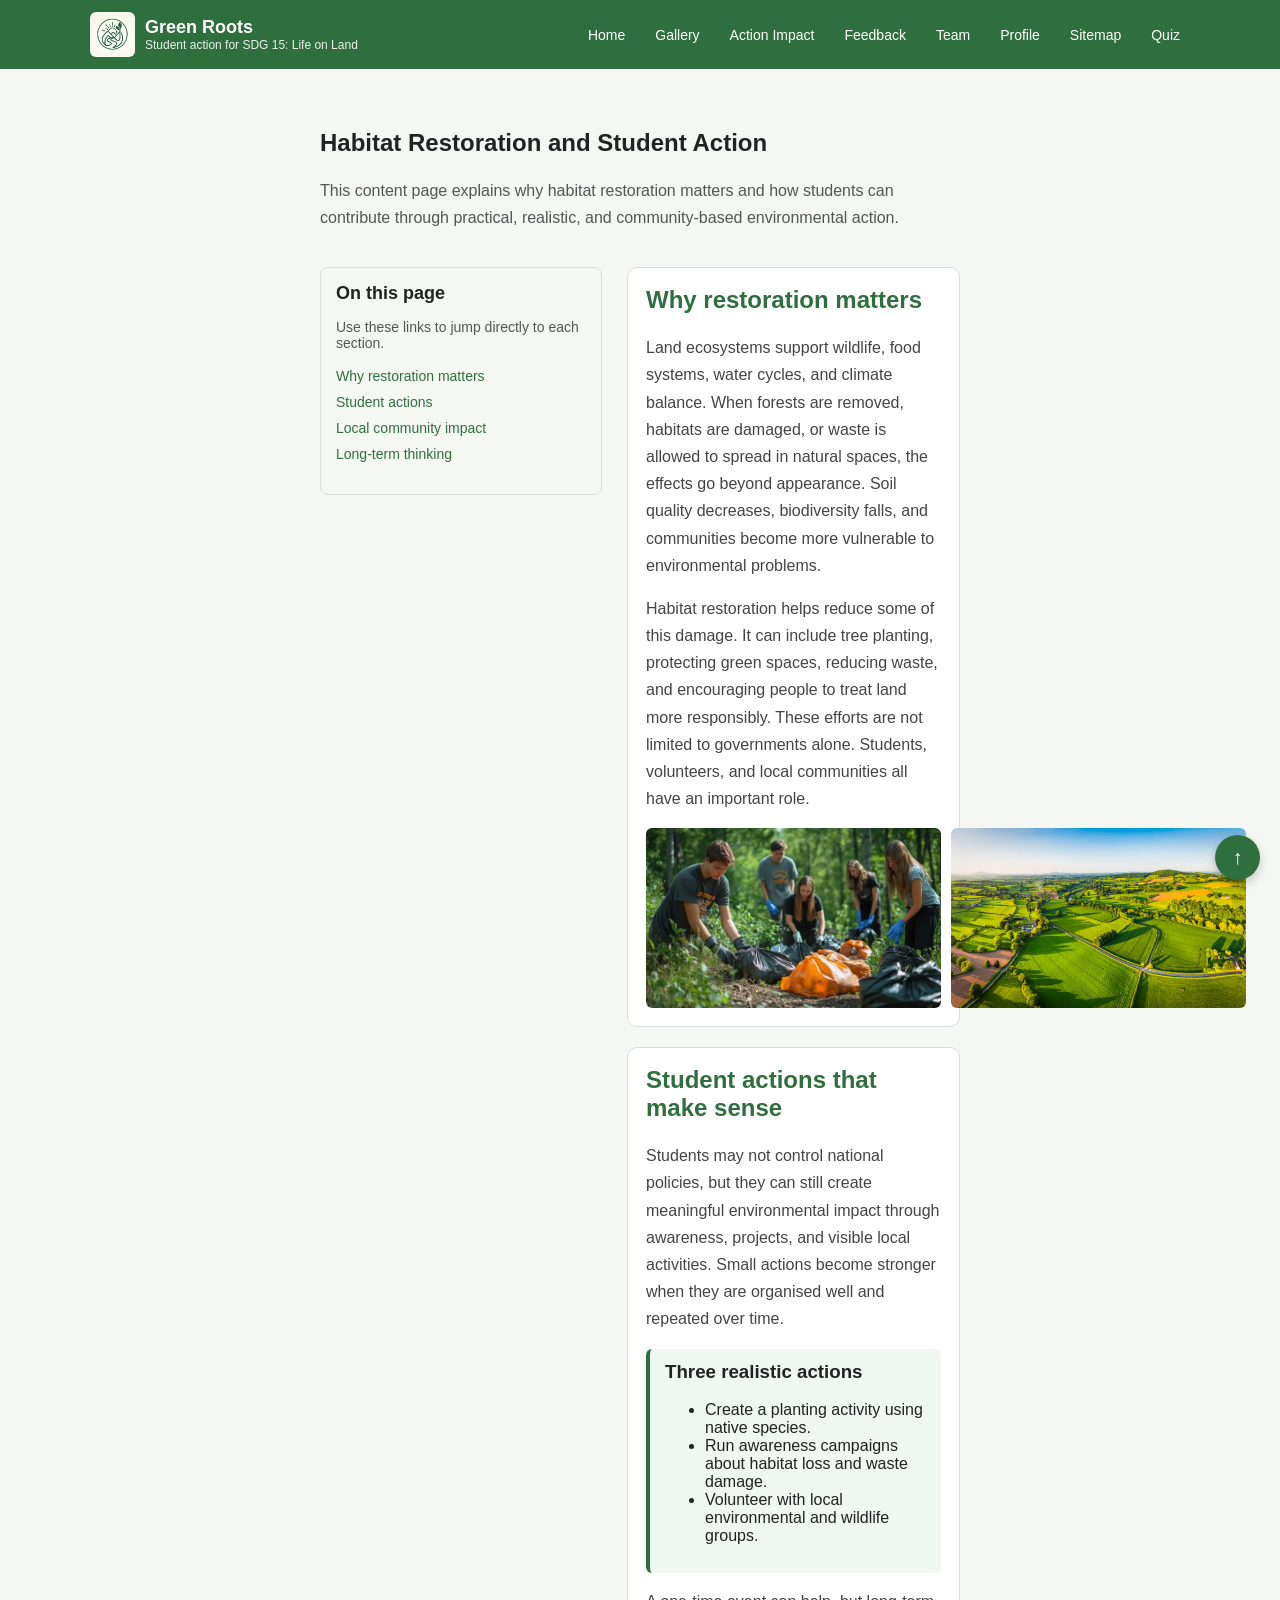
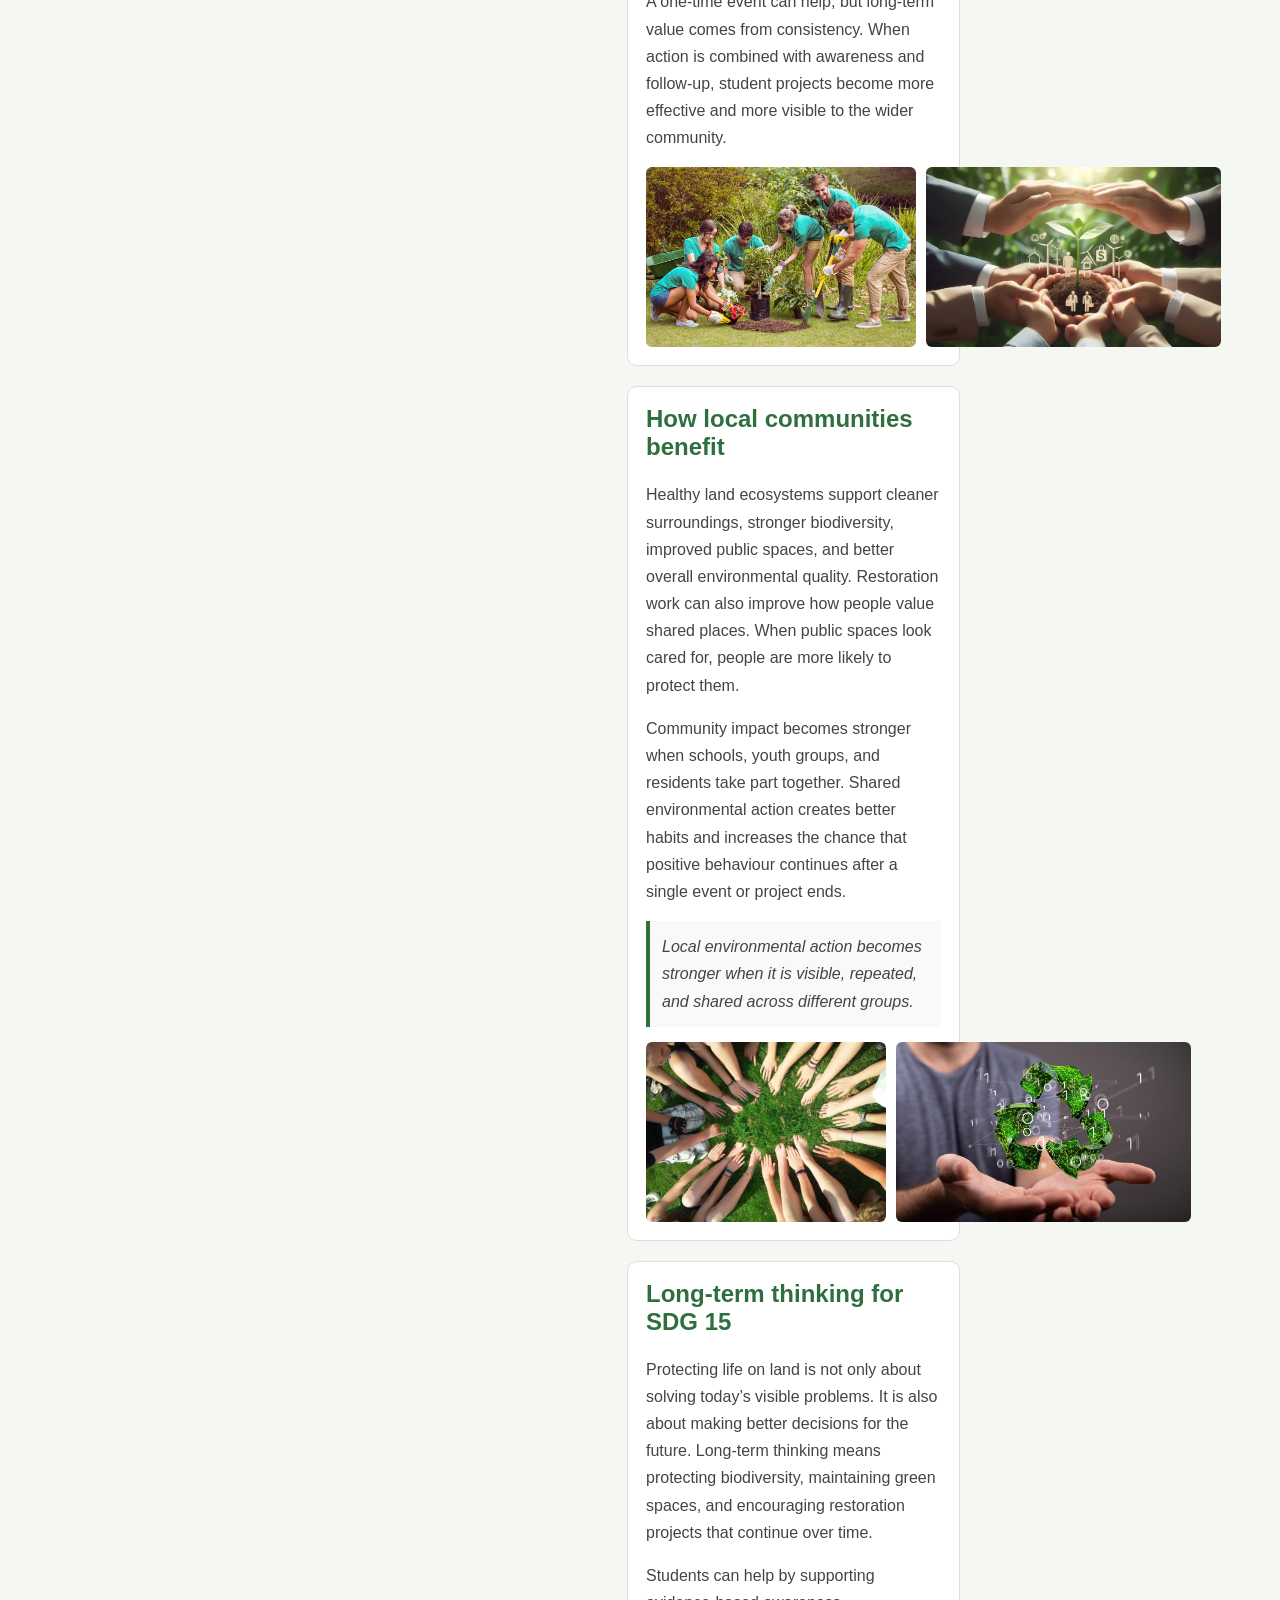
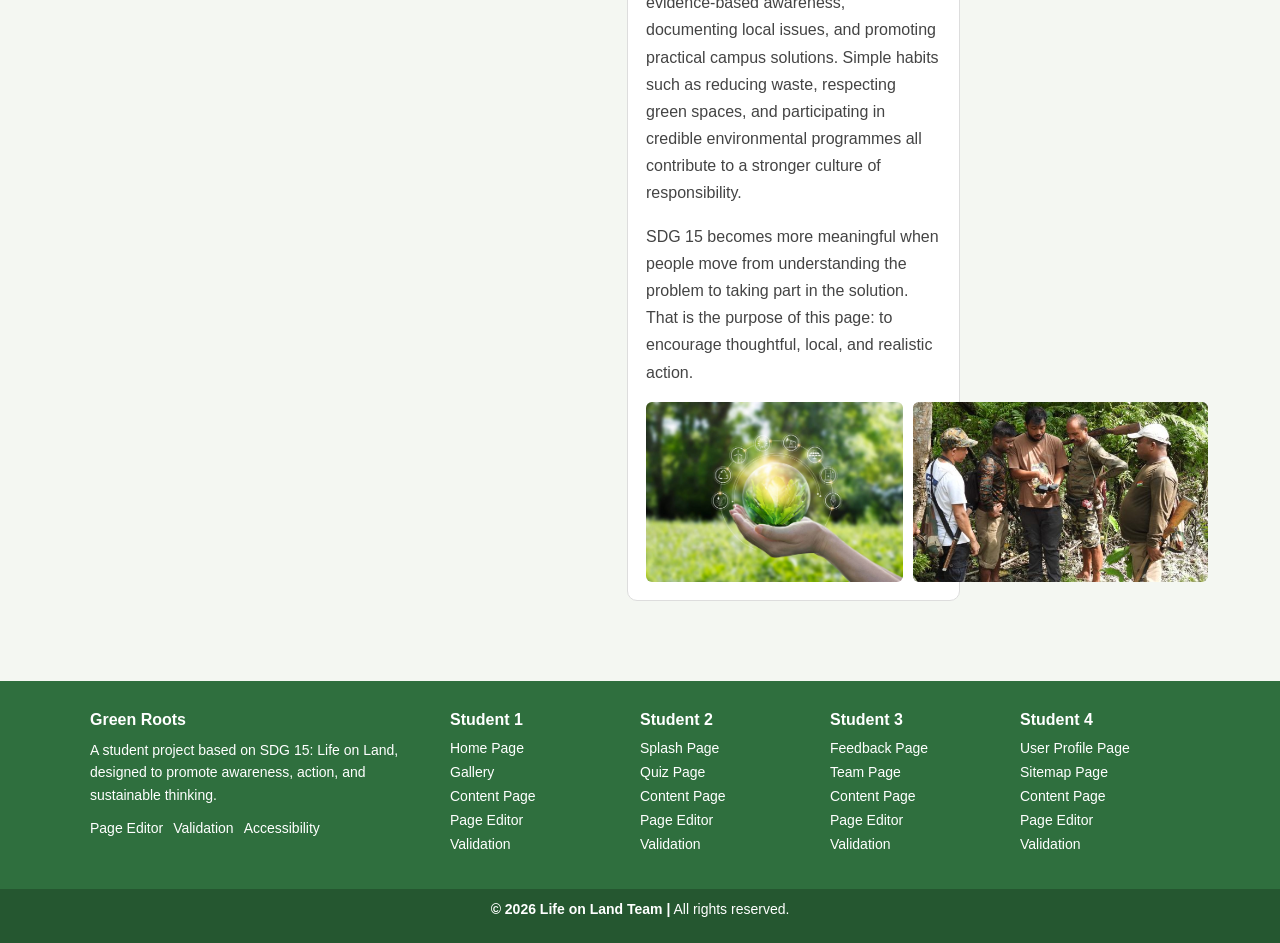
==== content_ST1.html @ 1d18f208 "Base Template" ====
<!DOCTYPE html>
<html lang="en">

<head>
    <meta charset="UTF-8">
    <meta name="viewport" content="width=device-width, initial-scale=1.0">
    <meta name="description"
        content="Student 1 content page about habitat restoration, biodiversity protection, and local action for SDG 15.">
    <title>Life on Land | Student 1 Content</title>

    <link rel="stylesheet" href="css/global.css">
    <link rel="stylesheet" href="css/navbar.css">
    <link rel="stylesheet" href="css/footer.css">
    <link rel="stylesheet" href="css/content.css">
</head>

<body id="top">

    <a class="skip-link" href="#main-content">Skip to main content</a>
    <a class="back-to-top" href="#top" aria-label="Go to top">↑</a>

    <header class="site-header">
        <div class="container header-wrap">

            <a class="brand" href="home.html">
                <img src="images/logo.png" alt="Green Roots logo">
                <div class="brand-text">
                    <h1>Green Roots</h1>
                    <p>Student action for SDG 15: Life on Land</p>
                </div>
            </a>

            <nav class="main-nav" aria-label="Primary navigation">
                <ul>
                    <li><a href="home.html">Home</a></li>
                    <li><a href="gallery.html">Gallery</a></li>
                    <li><a href="ais.html">Action Impact</a></li>
                    <li><a href="feedback.html">Feedback</a></li>
                    <li><a href="team.html">Team</a></li>
                    <li><a href="profile.html">Profile</a></li>
                    <li><a href="sitemap.html">Sitemap</a></li>
                    <li><a href="quiz.html">Quiz</a></li>
                </ul>
            </nav>

        </div>
    </header>

    <main id="main-content">
        <section class="page-intro">
            <div class="container">
                <h2>Habitat Restoration and Student Action</h2>
                <p>
                    This content page explains why habitat restoration matters and how students can contribute through
                    practical, realistic, and community-based environmental action.
                </p>
            </div>
        </section>

        <section class="page-section content-section">
            <h2 class="visually-hidden">Content Sections</h2>
            <div class="container content-layout">

                <aside class="toc" aria-label="Internal page navigation">
                    <h2>On this page</h2>
                    <p>Use these links to jump directly to each section.</p>
                    <ul>
                        <li><a href="#why-restoration-matters">Why restoration matters</a></li>
                        <li><a href="#student-actions">Student actions</a></li>
                        <li><a href="#local-community-impact">Local community impact</a></li>
                        <li><a href="#long-term-thinking">Long-term thinking</a></li>
                    </ul>
                </aside>

                <div class="content-stack">

                    <article class="content-card" id="why-restoration-matters">
                        <h2>Why restoration matters</h2>
                        <p>
                            Land ecosystems support wildlife, food systems, water cycles, and climate balance. When
                            forests are removed, habitats are damaged, or waste is allowed to spread in natural spaces,
                            the effects go beyond appearance. Soil quality decreases, biodiversity falls, and
                            communities become more vulnerable to environmental problems.
                        </p>
                        <p>
                            Habitat restoration helps reduce some of this damage. It can include tree planting,
                            protecting green spaces, reducing waste, and encouraging people to treat land more
                            responsibly. These efforts are not limited to governments alone. Students, volunteers, and
                            local communities all have an important role.
                        </p>
                        <div class="image-row">
                            <img src="images/forest1.jpg" alt="Green forest landscape showing healthy habitat">
                            <img src="images/land1.jpg"
                                alt="Land space showing the importance of sustainable management">
                        </div>
                    </article>

                    <article class="content-card" id="student-actions">
                        <h2>Student actions that make sense</h2>
                        <p>
                            Students may not control national policies, but they can still create meaningful
                            environmental impact through awareness, projects, and visible local activities. Small
                            actions become stronger when they are organised well and repeated over time.
                        </p>

                        <div class="highlight-box">
                            <h3>Three realistic actions</h3>
                            <ul>
                                <li>Create a planting activity using native species.</li>
                                <li>Run awareness campaigns about habitat loss and waste damage.</li>
                                <li>Volunteer with local environmental and wildlife groups.</li>
                            </ul>
                        </div>

                        <p>
                            A one-time event can help, but long-term value comes from consistency. When action is
                            combined with awareness and follow-up, student projects become more effective and more
                            visible to the wider community.
                        </p>

                        <div class="image-row">
                            <img src="images/planting.jpeg" alt="Students planting a young tree">
                            <img src="images/community1.webp" alt="Community environmental support activity">
                        </div>
                    </article>

                    <article class="content-card" id="local-community-impact">
                        <h2>How local communities benefit</h2>
                        <p>
                            Healthy land ecosystems support cleaner surroundings, stronger biodiversity, improved public
                            spaces, and better overall environmental quality. Restoration work can also improve how
                            people value shared places. When public spaces look cared for, people are more likely to
                            protect them.
                        </p>
                        <p>
                            Community impact becomes stronger when schools, youth groups, and residents take part
                            together. Shared environmental action creates better habits and increases the chance that
                            positive behaviour continues after a single event or project ends.
                        </p>
                        <p class="quote">
                            Local environmental action becomes stronger when it is visible, repeated, and shared across
                            different groups.
                        </p>
                        <div class="image-row">
                            <img src="images/community.jpg" alt="Community members during an environmental activity">
                            <img src="images/recycle.jpeg" alt="Recycling and responsible waste management">
                        </div>
                    </article>

                    <article class="content-card" id="long-term-thinking">
                        <h2>Long-term thinking for SDG 15</h2>
                        <p>
                            Protecting life on land is not only about solving today’s visible problems. It is also about
                            making better decisions for the future. Long-term thinking means protecting biodiversity,
                            maintaining green spaces, and encouraging restoration projects that continue over time.
                        </p>
                        <p>
                            Students can help by supporting evidence-based awareness, documenting local issues, and
                            promoting practical campus solutions. Simple habits such as reducing waste, respecting green
                            spaces, and participating in credible environmental programmes all contribute to a stronger
                            culture of responsibility.
                        </p>
                        <p>
                            SDG 15 becomes more meaningful when people move from understanding the problem to taking
                            part in the solution. That is the purpose of this page: to encourage thoughtful, local, and
                            realistic action.
                        </p>
                        <div class="image-row">
                            <img src="images/green-tech.jpg"
                                alt="Green technology representing environmental innovation">
                            <img src="images/wildlifemonitor.jpg"
                                alt="Wildlife monitoring technology for conservation support">
                        </div>
                    </article>

                </div>
            </div>
        </section>
    </main>

    <footer class="site-footer">

        <div class="container footer-grid">

            <div class="footer-col">
                <h3>Green Roots</h3>
                <p>
                    A student project based on SDG 15: Life on Land, designed to promote awareness, action, and
                    sustainable thinking.
                </p>

                <div class="footer-links">
                    <a href="pageEditor_ST1.html" target="_blank">Page Editor</a>
                    <a href="validation_ST1.html">Validation</a>
                    <a href="https://www.w3.org/WAI/" target="_blank">Accessibility</a>
                </div>
            </div>

            <div class="footer-col">
                <h3>Student 1</h3>
                <ul>
                    <li><a href="home.html">Home Page</a></li>
                    <li><a href="gallery.html">Gallery</a></li>
                    <li><a href="content_ST1.html">Content Page</a></li>
                    <li><a href="pageEditor_ST1.html">Page Editor</a></li>
                    <li><a href="validation_ST1.html">Validation</a></li>
                </ul>
            </div>

            <div class="footer-col">
                <h3>Student 2</h3>
                <ul>
                    <li><a href="index.html">Splash Page</a></li>
                    <li><a href="quiz.html">Quiz Page</a></li>
                    <li><a href="content_ST2.html">Content Page</a></li>
                    <li><a href="pageEditor_ST2.html">Page Editor</a></li>
                    <li><a href="validation_ST2.html">Validation</a></li>
                </ul>
            </div>

            <div class="footer-col">
                <h3>Student 3</h3>
                <ul>
                    <li><a href="feedback.html">Feedback Page</a></li>
                    <li><a href="team.html">Team Page</a></li>
                    <li><a href="content_ST3.html">Content Page</a></li>
                    <li><a href="pageEditor_ST3.html">Page Editor</a></li>
                    <li><a href="validation_ST3.html">Validation</a></li>
                </ul>
            </div>

            <div class="footer-col">
                <h3>Student 4</h3>
                <ul>
                    <li><a href="profile.html">User Profile Page</a></li>
                    <li><a href="sitemap.html">Sitemap Page</a></li>
                    <li><a href="content_ST4.html">Content Page</a></li>
                    <li><a href="pageEditor_ST4.html">Page Editor</a></li>
                    <li><a href="validation_ST4.html">Validation</a></li>
                </ul>
            </div>

        </div>

        <div class="footer-bottom">
            <p><strong>&copy; 2026 Life on Land Team |</strong> All rights reserved.</p>
        </div>

    </footer>

</body>

</html>
---- css/global.css ----
body {
  margin: 0;
  font-family: Arial, sans-serif;
  background-color: #f4f7f2;
  color: #222;
}

main {
  padding: 20px;
  margin: 0 300px 0 300px;
}

h1,
h2,
h3,
p {
  margin-top: 0;
}

img {
  max-width: 100%;
  display: block;
}

a {
  text-decoration: none;
}

.skip-link {
  position: absolute;
  top: -40px;
  left: 10px;
  background-color: #2f6f3e;
  color: white;
  padding: 8px 12px;
  border-radius: 4px;
  z-index: 1000;
  font-size: 14px;
}

.skip-link:focus {
  top: 10px;
}

.back-to-top {
  position: fixed;
  bottom: 20px;
  right: 20px;
  background-color: #2f6f3e;
  color: white;
  width: 45px;
  height: 45px;
  border-radius: 50%;
  text-align: center;
  line-height: 45px;
  font-size: 20px;
  text-decoration: none;
  box-shadow: 0 4px 10px rgba(0, 0, 0, 0.2);
  z-index: 999;
}

.back-to-top:hover {
  background-color: #255730;
}

.visually-hidden {
  position: absolute;
  left: -9999px;
}
---- css/navbar.css ----
.site-header {
  background-color: #2f6f3e;
  color: white;
}

.header-wrap {
  max-width: 1100px;
  margin: auto;
  padding: 12px 15px;

  display: flex;
  justify-content: space-between;
  align-items: center;
  flex-wrap: wrap;
}

.brand {
  display: flex;
  align-items: center;
  gap: 10px;
  color: white;
}

.brand img {
  width: 45px;
  height: 45px;
  object-fit: cover;
  border-radius: 6px;
}

.brand-text h1 {
  margin: 0;
  font-size: 18px;
}

.brand-text p {
  margin: 0;
  font-size: 12px;
  opacity: 0.9;
}

.main-nav ul {
  list-style: none;
  display: flex;
  gap: 10px;
  margin: 0;
  padding: 0;
}

.main-nav a {
  color: white;
  padding: 6px 10px;
  font-size: 14px;
  border-radius: 4px;
}

.main-nav a.active {
  background-color: white;
  color: #2f6f3e;
}

.main-nav a:hover {
  background-color: rgba(255, 255, 255, 0.2);
}

@media (max-width: 768px) {
  .header-wrap {
    flex-direction: column;
    align-items: flex-start;
  }

  .main-nav ul {
    flex-wrap: wrap;
    margin-top: 10px;
  }
}
---- css/footer.css ----
.site-footer {
  background-color: #2f6f3e;
  color: white;
  margin-top: 40px;
}

.footer-grid {
  max-width: 1100px;
  margin: auto;
  padding: 30px 15px;

  display: grid;
  grid-template-columns: 2fr 1fr 1fr 1fr 1fr;
  gap: 20px;
}

.footer-col h3 {
  margin-bottom: 10px;
  font-size: 16px;
}

.footer-col p {
  font-size: 14px;
  line-height: 1.6;
}

.footer-col ul {
  list-style: none;
  padding: 0;
  margin: 0;
}

.footer-col li {
  margin-bottom: 6px;
}

.footer-col a {
  color: white;
  font-size: 14px;
}

.footer-col a:hover {
  text-decoration: underline;
}

.footer-links {
  margin-top: 10px;
  display: flex;
  flex-wrap: wrap;
  gap: 10px;
}

.footer-bottom {
  text-align: center;
  padding: 12px;
  background-color: #255730;
  font-size: 14px;
}

@media (max-width: 900px) {
  .footer-grid {
    grid-template-columns: repeat(2, 1fr);
  }
}

@media (max-width: 500px) {
  .footer-grid {
    grid-template-columns: 1fr;
  }
}
---- css/content.css ----
.page-intro {
  padding: 40px 0 20px;
}

.page-intro h1 {
  font-size: 32px;
  margin-bottom: 10px;
  color: #1f2d1f;
}

.page-intro p {
  color: #555;
  line-height: 1.7;
}

.content-layout {
  display: flex;
  gap: 25px;
  align-items: flex-start;
}

.toc {
  width: 250px;
  background-color: #f4f7f2;
  padding: 15px;
  border-radius: 8px;
  border: 1px solid #ddd;
}

.toc h2 {
  margin-top: 0;
  font-size: 18px;
}

.toc p {
  font-size: 14px;
  color: #555;
}

.toc ul {
  list-style: none;
  padding: 0;
}

.toc li {
  margin-bottom: 8px;
}

.toc a {
  color: #2f6f3e;
  font-size: 14px;
}

.toc a:hover {
  text-decoration: underline;
}

.content-stack {
  flex: 1;
}

.content-card {
  background-color: white;
  padding: 18px;
  margin-bottom: 20px;
  border-radius: 10px;
  border: 1px solid #ddd;
}

.content-card h2 {
  margin-top: 0;
  color: #2f6f3e;
}

.content-card p {
  color: #444;
  line-height: 1.7;
}

.image-row {
  display: flex;
  gap: 10px;
  margin-top: 15px;
}

.image-row img {
  width: 100%;
  height: 180px;
  object-fit: cover;
  border-radius: 6px;
}

.highlight-box {
  background-color: #f0f7f0;
  border-left: 4px solid #2f6f3e;
  padding: 12px 15px;
  border-radius: 6px;
  margin: 15px 0;
}

.highlight-box h3 {
  margin-top: 0;
}

.quote {
  background-color: #f9f9f9;
  border-left: 4px solid #2f6f3e;
  padding: 12px;
  font-style: italic;
  margin: 15px 0;
}

@media (max-width: 768px) {
  .content-layout {
    flex-direction: column;
  }

  .toc {
    width: 100%;
  }

  .image-row {
    flex-direction: column;
  }
}
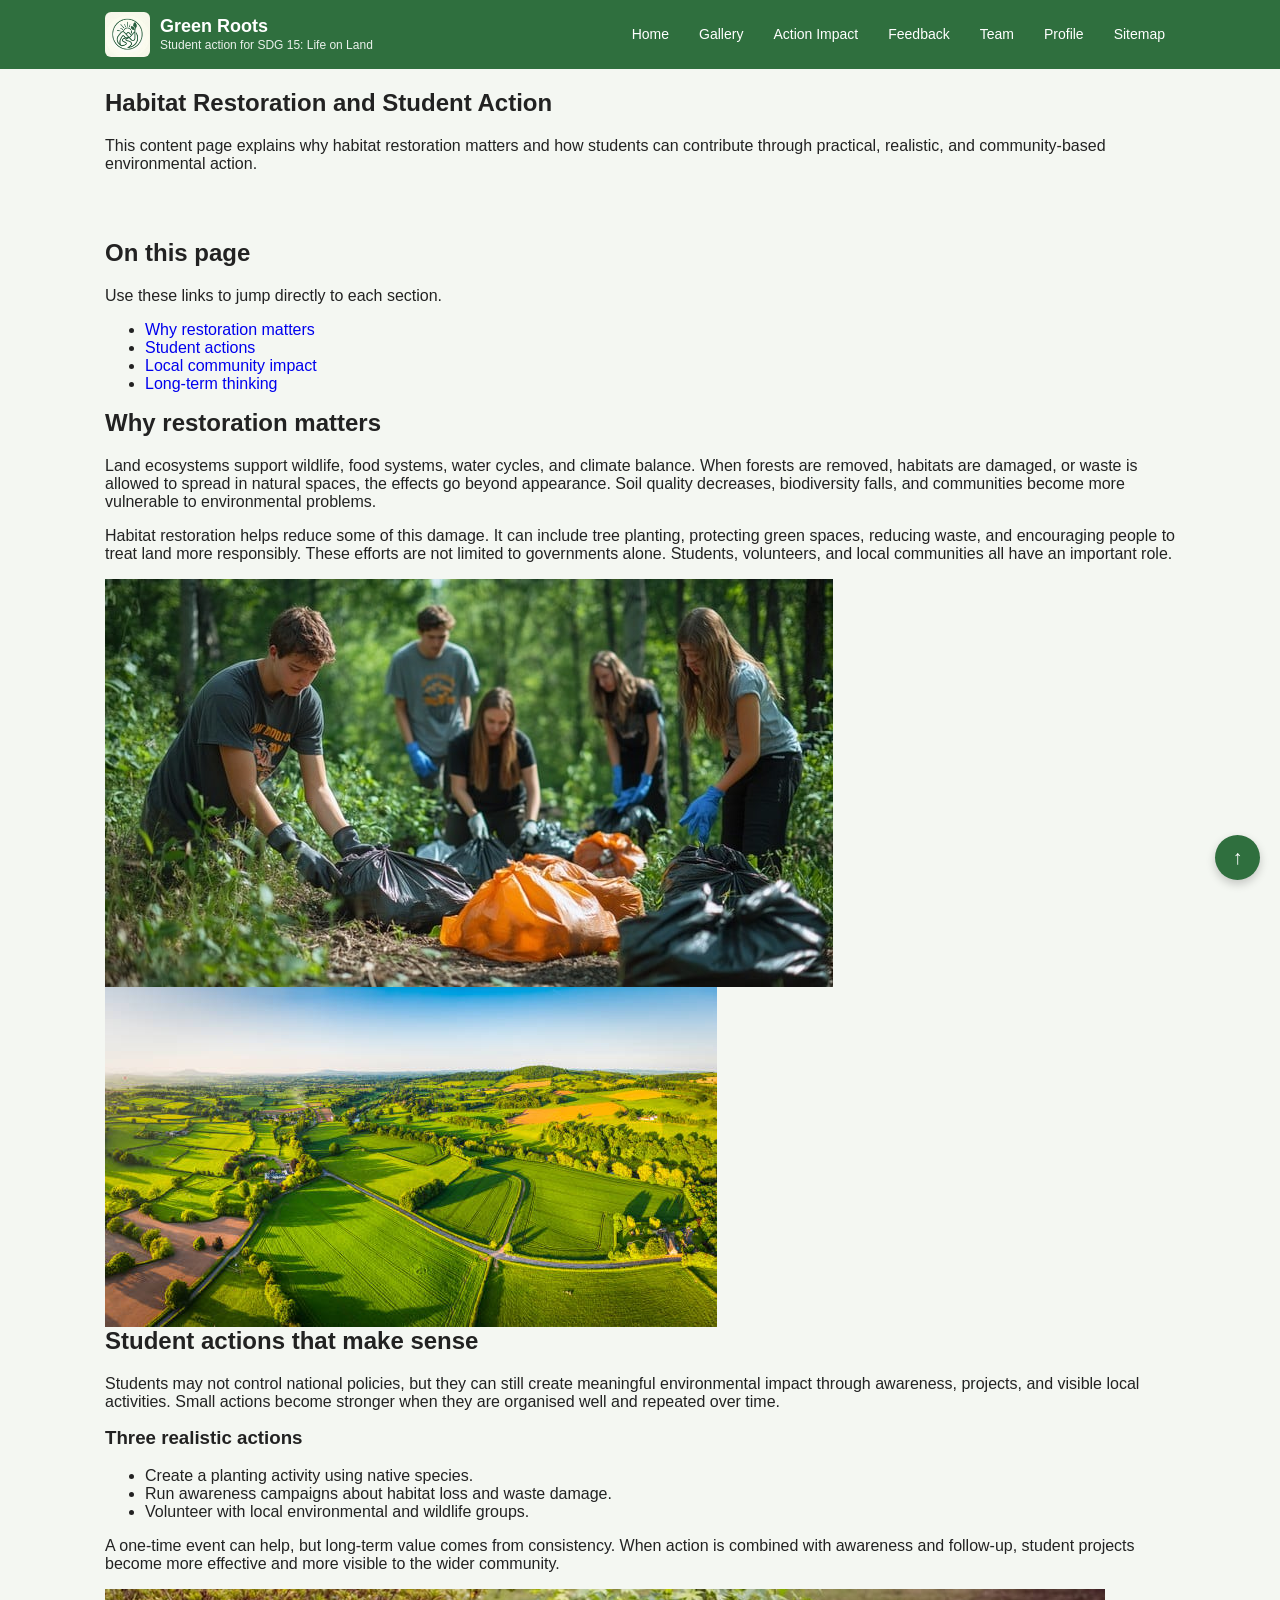
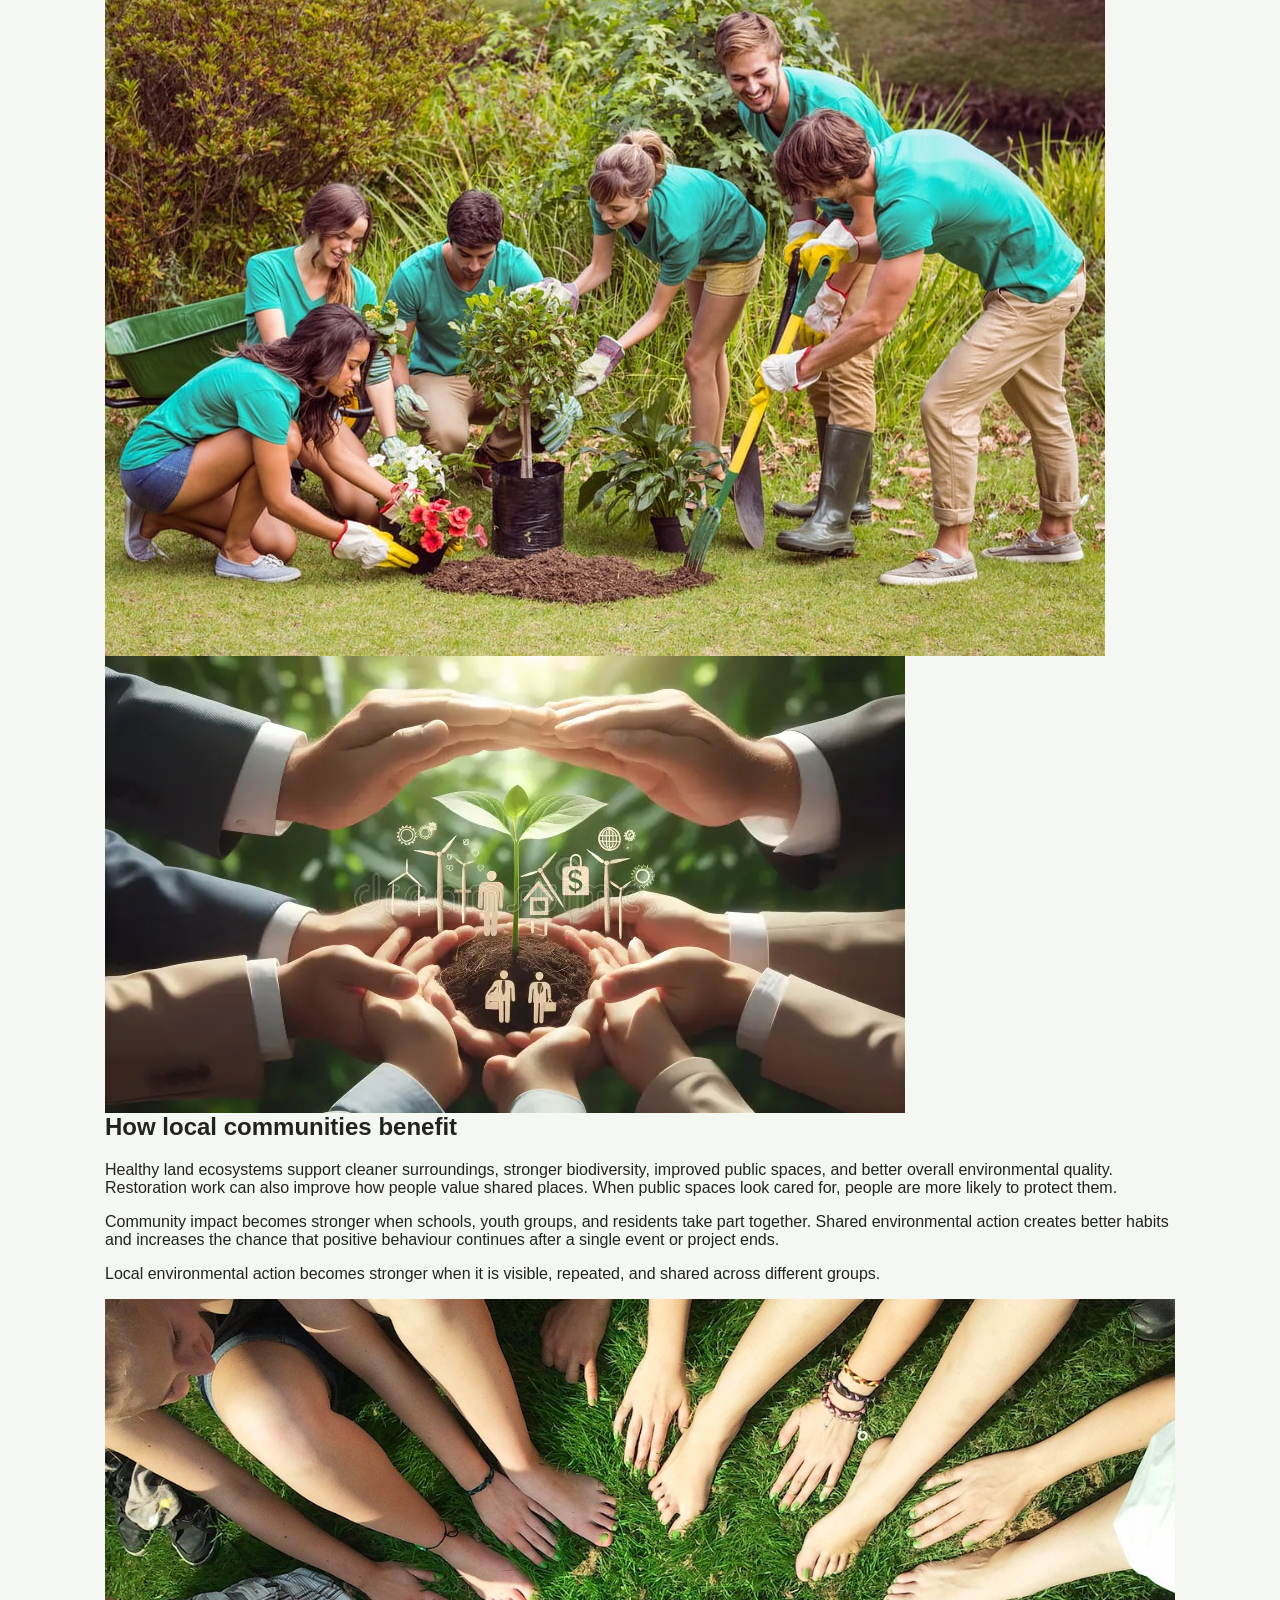
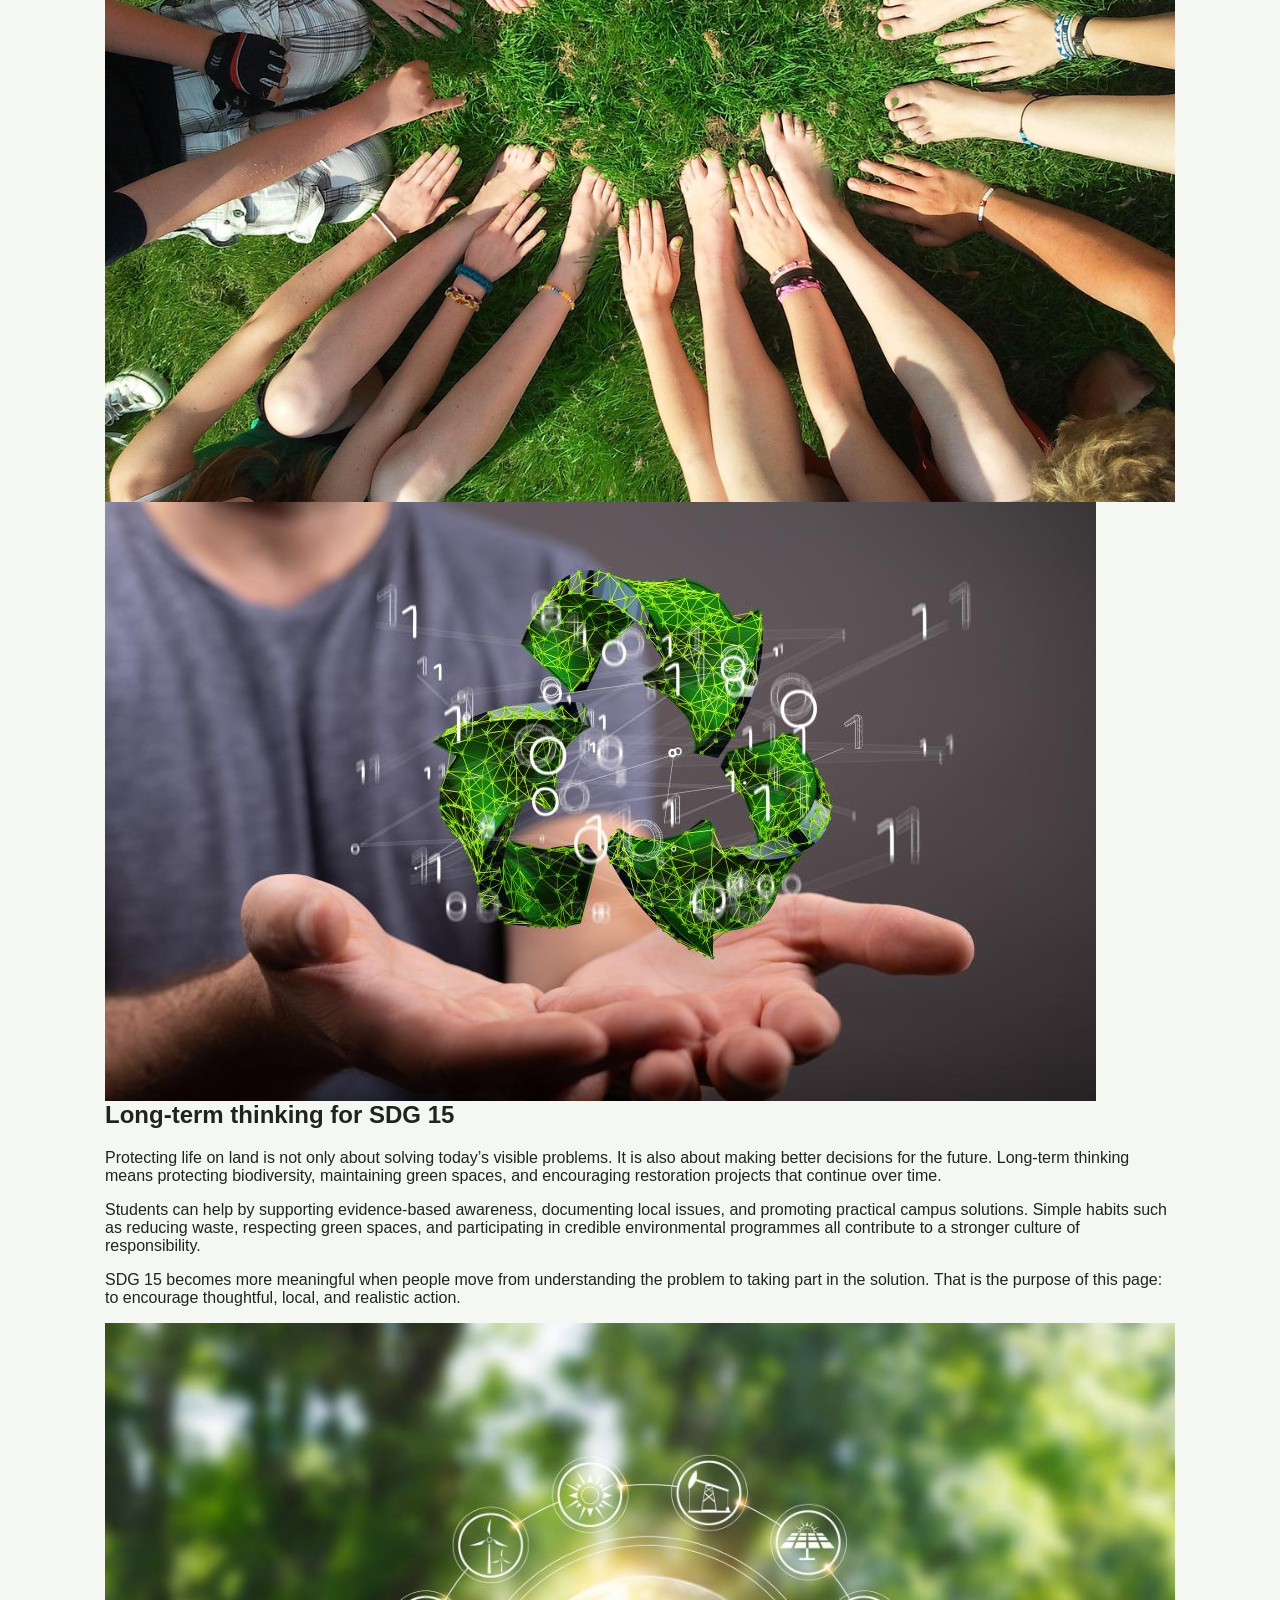
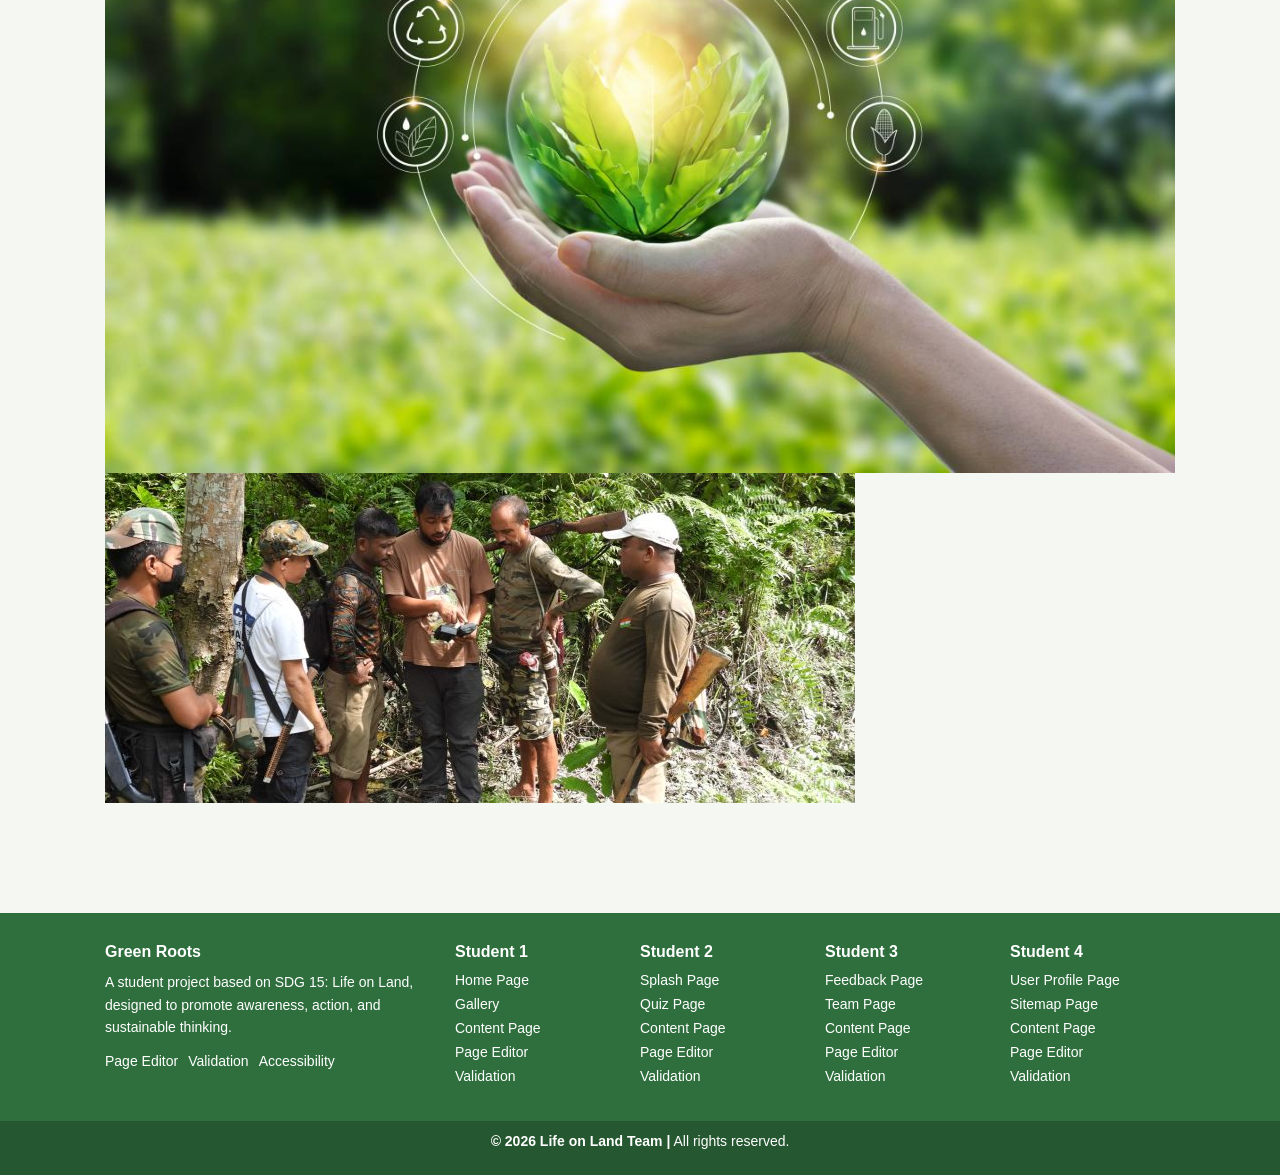
==== commit 170676e5: "Responsive check with content page and home page for mobile and footer and header edit" ====
--- a/content_ST1.html
+++ b/content_ST1.html
@@ -39,7 +39,6 @@
                     <li><a href="team.html">Team</a></li>
                     <li><a href="profile.html">Profile</a></li>
                     <li><a href="sitemap.html">Sitemap</a></li>
-                    <li><a href="quiz.html">Quiz</a></li>
                 </ul>
             </nav>
 
@@ -211,7 +210,7 @@
                 <h3>Student 2</h3>
                 <ul>
                     <li><a href="index.html">Splash Page</a></li>
-                    <li><a href="quiz.html">Quiz Page</a></li>
+                    <li><a href="ais.html">Quiz Page</a></li>
                     <li><a href="content_ST2.html">Content Page</a></li>
                     <li><a href="pageEditor_ST2.html">Page Editor</a></li>
                     <li><a href="validation_ST2.html">Validation</a></li>
--- a/css/global.css
+++ b/css/global.css
@@ -5,9 +5,16 @@
   color: #222;
 }
 
+.container {
+  max-width: 1100px;
+  width: 100%;
+  margin: 0 auto;
+  padding: 0 15px;
+  box-sizing: border-box;
+}
+
 main {
-  padding: 20px;
-  margin: 0 300px 0 300px;
+  padding: 20px 0;
 }
 
 h1,
@@ -67,3 +74,32 @@
   position: absolute;
   left: -9999px;
 }
+
+@media (max-width: 768px) {
+  .container {
+    padding: 0 12px;
+  }
+
+  main {
+    padding: 15px 0;
+  }
+
+  .back-to-top {
+    width: 40px;
+    height: 40px;
+    line-height: 40px;
+    font-size: 18px;
+    bottom: 15px;
+    right: 15px;
+  }
+}
+
+@media (max-width: 480px) {
+  .container {
+    padding: 0 10px;
+  }
+
+  main {
+    padding: 12px 0;
+  }
+}
--- a/css/navbar.css
+++ b/css/navbar.css
@@ -7,10 +7,10 @@
   max-width: 1100px;
   margin: auto;
   padding: 12px 15px;
-
   display: flex;
   justify-content: space-between;
   align-items: center;
+  gap: 15px;
   flex-wrap: wrap;
 }
 
@@ -19,6 +19,8 @@
   align-items: center;
   gap: 10px;
   color: white;
+  text-decoration: none;
+  flex-shrink: 0;
 }
 
 .brand img {
@@ -37,21 +39,31 @@
   margin: 0;
   font-size: 12px;
   opacity: 0.9;
+  line-height: 1.4;
+}
+
+.main-nav {
+  flex: 1;
 }
 
 .main-nav ul {
   list-style: none;
   display: flex;
+  justify-content: flex-end;
+  flex-wrap: wrap;
   gap: 10px;
   margin: 0;
   padding: 0;
 }
 
 .main-nav a {
+  display: inline-block;
   color: white;
   padding: 6px 10px;
   font-size: 14px;
   border-radius: 4px;
+  text-decoration: none;
+  line-height: 1.4;
 }
 
 .main-nav a.active {
@@ -63,14 +75,70 @@
   background-color: rgba(255, 255, 255, 0.2);
 }
 
+@media (max-width: 992px) {
+  .header-wrap {
+    align-items: flex-start;
+  }
+
+  .main-nav {
+    width: 100%;
+  }
+
+  .main-nav ul {
+    justify-content: flex-start;
+  }
+}
+
 @media (max-width: 768px) {
   .header-wrap {
     flex-direction: column;
     align-items: flex-start;
   }
 
+  .brand {
+    width: 100%;
+  }
+
+  .main-nav {
+    width: 100%;
+  }
+
   .main-nav ul {
-    flex-wrap: wrap;
+    justify-content: flex-start;
+    gap: 8px;
     margin-top: 10px;
   }
+
+  .main-nav a {
+    font-size: 13px;
+    padding: 6px 9px;
+  }
 }
+
+@media (max-width: 480px) {
+  .header-wrap {
+    padding: 10px 12px;
+  }
+
+  .brand img {
+    width: 40px;
+    height: 40px;
+  }
+
+  .brand-text h1 {
+    font-size: 16px;
+  }
+
+  .brand-text p {
+    font-size: 11px;
+  }
+
+  .main-nav ul {
+    gap: 6px;
+  }
+
+  .main-nav a {
+    font-size: 12px;
+    padding: 5px 8px;
+  }
+}
--- a/css/content.css
+++ b/css/content.css
@@ -1,125 +1,395 @@
-.page-intro {
-  padding: 40px 0 20px;
-}
-
-.page-intro h1 {
-  font-size: 32px;
-  margin-bottom: 10px;
+.hero {
+  padding: 50px 0 40px;
+}
+
+.hero-grid {
+  display: flex;
+  justify-content: space-between;
+  align-items: center;
+  gap: 30px;
+  flex-wrap: wrap;
+}
+
+.hero-grid > div {
+  flex: 1 1 0;
+  min-width: 300px;
+}
+
+.eyebrow {
+  display: inline-block;
+  background-color: #dcefdc;
+  color: #2f6f3e;
+  padding: 6px 12px;
+  border-radius: 20px;
+  font-size: 13px;
+  font-weight: bold;
+  margin-bottom: 15px;
+}
+
+.hero h2 {
+  font-size: 34px;
+  margin-bottom: 15px;
   color: #1f2d1f;
-}
-
-.page-intro p {
-  color: #555;
+  line-height: 1.3;
+}
+
+.hero p {
+  font-size: 16px;
+  color: #4a4a4a;
   line-height: 1.7;
 }
 
-.content-layout {
-  display: flex;
-  gap: 25px;
-  align-items: flex-start;
-}
-
-.toc {
-  width: 250px;
-  background-color: #f4f7f2;
-  padding: 15px;
-  border-radius: 8px;
-  border: 1px solid #ddd;
-}
-
-.toc h2 {
-  margin-top: 0;
-  font-size: 18px;
-}
-
-.toc p {
-  font-size: 14px;
-  color: #555;
-}
-
-.toc ul {
-  list-style: none;
-  padding: 0;
-}
-
-.toc li {
-  margin-bottom: 8px;
-}
-
-.toc a {
+.hero-actions {
+  display: flex;
+  gap: 12px;
+  margin: 20px 0;
+  flex-wrap: wrap;
+}
+
+.button {
+  background-color: #2f6f3e;
+  color: white;
+  padding: 10px 18px;
+  border-radius: 6px;
+  font-weight: 600;
+  text-decoration: none;
+  display: inline-block;
+}
+
+.button:hover {
+  background-color: #255730;
+}
+
+.button-secondary {
+  border: 1px solid #2f6f3e;
   color: #2f6f3e;
-  font-size: 14px;
-}
-
-.toc a:hover {
-  text-decoration: underline;
-}
-
-.content-stack {
-  flex: 1;
-}
-
-.content-card {
+  padding: 10px 18px;
+  border-radius: 6px;
+  font-weight: 600;
   background-color: white;
-  padding: 18px;
-  margin-bottom: 20px;
-  border-radius: 10px;
-  border: 1px solid #ddd;
-}
-
-.content-card h2 {
-  margin-top: 0;
-  color: #2f6f3e;
-}
-
-.content-card p {
-  color: #444;
-  line-height: 1.7;
-}
-
-.image-row {
-  display: flex;
-  gap: 10px;
-  margin-top: 15px;
-}
-
-.image-row img {
-  width: 100%;
-  height: 180px;
-  object-fit: cover;
-  border-radius: 6px;
-}
-
-.highlight-box {
+  text-decoration: none;
+  display: inline-block;
+}
+
+.button-secondary:hover {
+  background-color: #f1f7f1;
+}
+
+.home-note {
   background-color: #f0f7f0;
   border-left: 4px solid #2f6f3e;
   padding: 12px 15px;
   border-radius: 6px;
-  margin: 15px 0;
-}
-
-.highlight-box h3 {
-  margin-top: 0;
-}
-
-.quote {
-  background-color: #f9f9f9;
-  border-left: 4px solid #2f6f3e;
-  padding: 12px;
-  font-style: italic;
-  margin: 15px 0;
+  font-size: 14px;
+  color: #444;
+}
+
+.hero-panel {
+  background-color: white;
+  padding: 15px;
+  border-radius: 12px;
+  box-shadow: 0 4px 14px rgba(0, 0, 0, 0.08);
+}
+
+.hero-panel img {
+  width: 100%;
+  height: 260px;
+  object-fit: cover;
+  border-radius: 10px;
+}
+
+.hero-stat-row {
+  display: flex;
+  justify-content: space-between;
+  gap: 10px;
+  margin-top: 15px;
+}
+
+.hero-stat {
+  flex: 1;
+  text-align: center;
+  background-color: #f6faf6;
+  padding: 12px 10px;
+  border-radius: 8px;
+}
+
+.hero-stat strong {
+  display: block;
+  font-size: 20px;
+  color: #2f6f3e;
+  margin-bottom: 4px;
+}
+
+.hero-stat span {
+  font-size: 13px;
+  color: #555;
+}
+
+.page-section {
+  padding: 50px 0;
+}
+
+.section-head {
+  text-align: center;
+  margin-bottom: 30px;
+}
+
+.section-head h2 {
+  font-size: 28px;
+  color: #1f2d1f;
+  margin-bottom: 10px;
+}
+
+.section-head p {
+  max-width: 750px;
+  margin: 0 auto;
+  color: #555;
+  line-height: 1.7;
+}
+
+.card-grid {
+  display: flex;
+  gap: 20px;
+  flex-wrap: wrap;
+}
+
+.card {
+  flex: 1 1 calc(33.333% - 20px);
+  min-width: 250px;
+  background-color: white;
+  border-radius: 12px;
+  overflow: hidden;
+  box-shadow: 0 4px 14px rgba(0, 0, 0, 0.08);
+}
+
+.home-card-image {
+  width: 100%;
+  height: 200px;
+  object-fit: cover;
+}
+
+.card h3 {
+  font-size: 20px;
+  margin: 15px 15px 10px;
+  color: #2f6f3e;
+}
+
+.card p {
+  margin: 0 15px 12px;
+  color: #555;
+  font-size: 15px;
+  line-height: 1.6;
+}
+
+.card ul {
+  margin: 0 15px 20px 35px;
+  color: #444;
+  font-size: 14px;
+  line-height: 1.7;
+}
+
+.home-gallery {
+  display: flex;
+  gap: 18px;
+  flex-wrap: wrap;
+}
+
+.home-gallery a {
+  position: relative;
+  flex: 1 1 calc(33.333% - 18px);
+  min-width: 220px;
+  border-radius: 12px;
+  overflow: hidden;
+  box-shadow: 0 4px 14px rgba(0, 0, 0, 0.08);
+}
+
+.home-gallery img {
+  width: 100%;
+  height: 220px;
+  object-fit: cover;
+  display: block;
+}
+
+.home-gallery span {
+  position: absolute;
+  bottom: 12px;
+  left: 12px;
+  right: 12px;
+  background-color: rgba(0, 0, 0, 0.65);
+  color: white;
+  padding: 7px 12px;
+  border-radius: 6px;
+  font-size: 14px;
+}
+
+.home-gallery a:hover {
+  transform: translateY(-4px);
+  transition: 0.3s;
+}
+
+@media (max-width: 992px) {
+  .hero {
+    padding: 40px 0 35px;
+  }
+
+  .hero h2 {
+    font-size: 30px;
+  }
+
+  .hero-grid {
+    flex-direction: column;
+    align-items: stretch;
+  }
+
+  .hero-grid > div {
+    min-width: 100%;
+  }
+
+  .card {
+    flex: 1 1 calc(50% - 20px);
+  }
+
+  .home-gallery a {
+    flex: 1 1 calc(50% - 18px);
+  }
 }
 
 @media (max-width: 768px) {
-  .content-layout {
-    flex-direction: column;
-  }
-
-  .toc {
+  .hero {
+    padding: 30px 0 25px;
+  }
+
+  .hero h2 {
+    font-size: 26px;
+    line-height: 1.25;
+  }
+
+  .hero p {
+    font-size: 15px;
+  }
+
+  .hero-grid {
+    gap: 20px;
+  }
+
+  .hero-grid > div {
+    min-width: 100%;
     width: 100%;
   }
 
-  .image-row {
-    flex-direction: column;
-  }
-}
+  .hero-actions {
+    flex-direction: column;
+    align-items: stretch;
+  }
+
+  .button,
+  .button-secondary {
+    width: 100%;
+    text-align: center;
+  }
+
+  .hero-panel img {
+    height: 220px;
+  }
+
+  .hero-stat-row {
+    flex-direction: column;
+  }
+
+  .page-section {
+    padding: 35px 0;
+  }
+
+  .section-head {
+    text-align: left;
+    margin-bottom: 20px;
+  }
+
+  .section-head h2 {
+    font-size: 24px;
+  }
+
+  .section-head p {
+    max-width: 100%;
+    margin: 0;
+  }
+
+  .card-grid {
+    flex-direction: column;
+    gap: 16px;
+  }
+
+  .card {
+    flex: 1 1 100%;
+    min-width: 100%;
+  }
+
+  .home-gallery {
+    flex-direction: column;
+    gap: 16px;
+  }
+
+  .home-gallery a {
+    flex: 1 1 100%;
+    min-width: 100%;
+  }
+
+  .home-gallery img {
+    height: 210px;
+  }
+
+  .home-gallery span {
+    font-size: 13px;
+    padding: 6px 10px;
+  }
+}
+
+@media (max-width: 480px) {
+  .hero {
+    padding: 24px 0 20px;
+  }
+
+  .eyebrow {
+    font-size: 12px;
+    padding: 5px 10px;
+  }
+
+  .hero h2 {
+    font-size: 22px;
+  }
+
+  .hero p,
+  .card p,
+  .card ul,
+  .section-head p {
+    font-size: 14px;
+  }
+
+  .hero-panel {
+    padding: 12px;
+  }
+
+  .hero-panel img {
+    height: 190px;
+  }
+
+  .hero-stat {
+    padding: 10px;
+  }
+
+  .hero-stat strong {
+    font-size: 18px;
+  }
+
+  .card h3 {
+    font-size: 18px;
+  }
+
+  .home-card-image {
+    height: 180px;
+  }
+
+  .home-gallery img {
+    height: 180px;
+  }
+}
